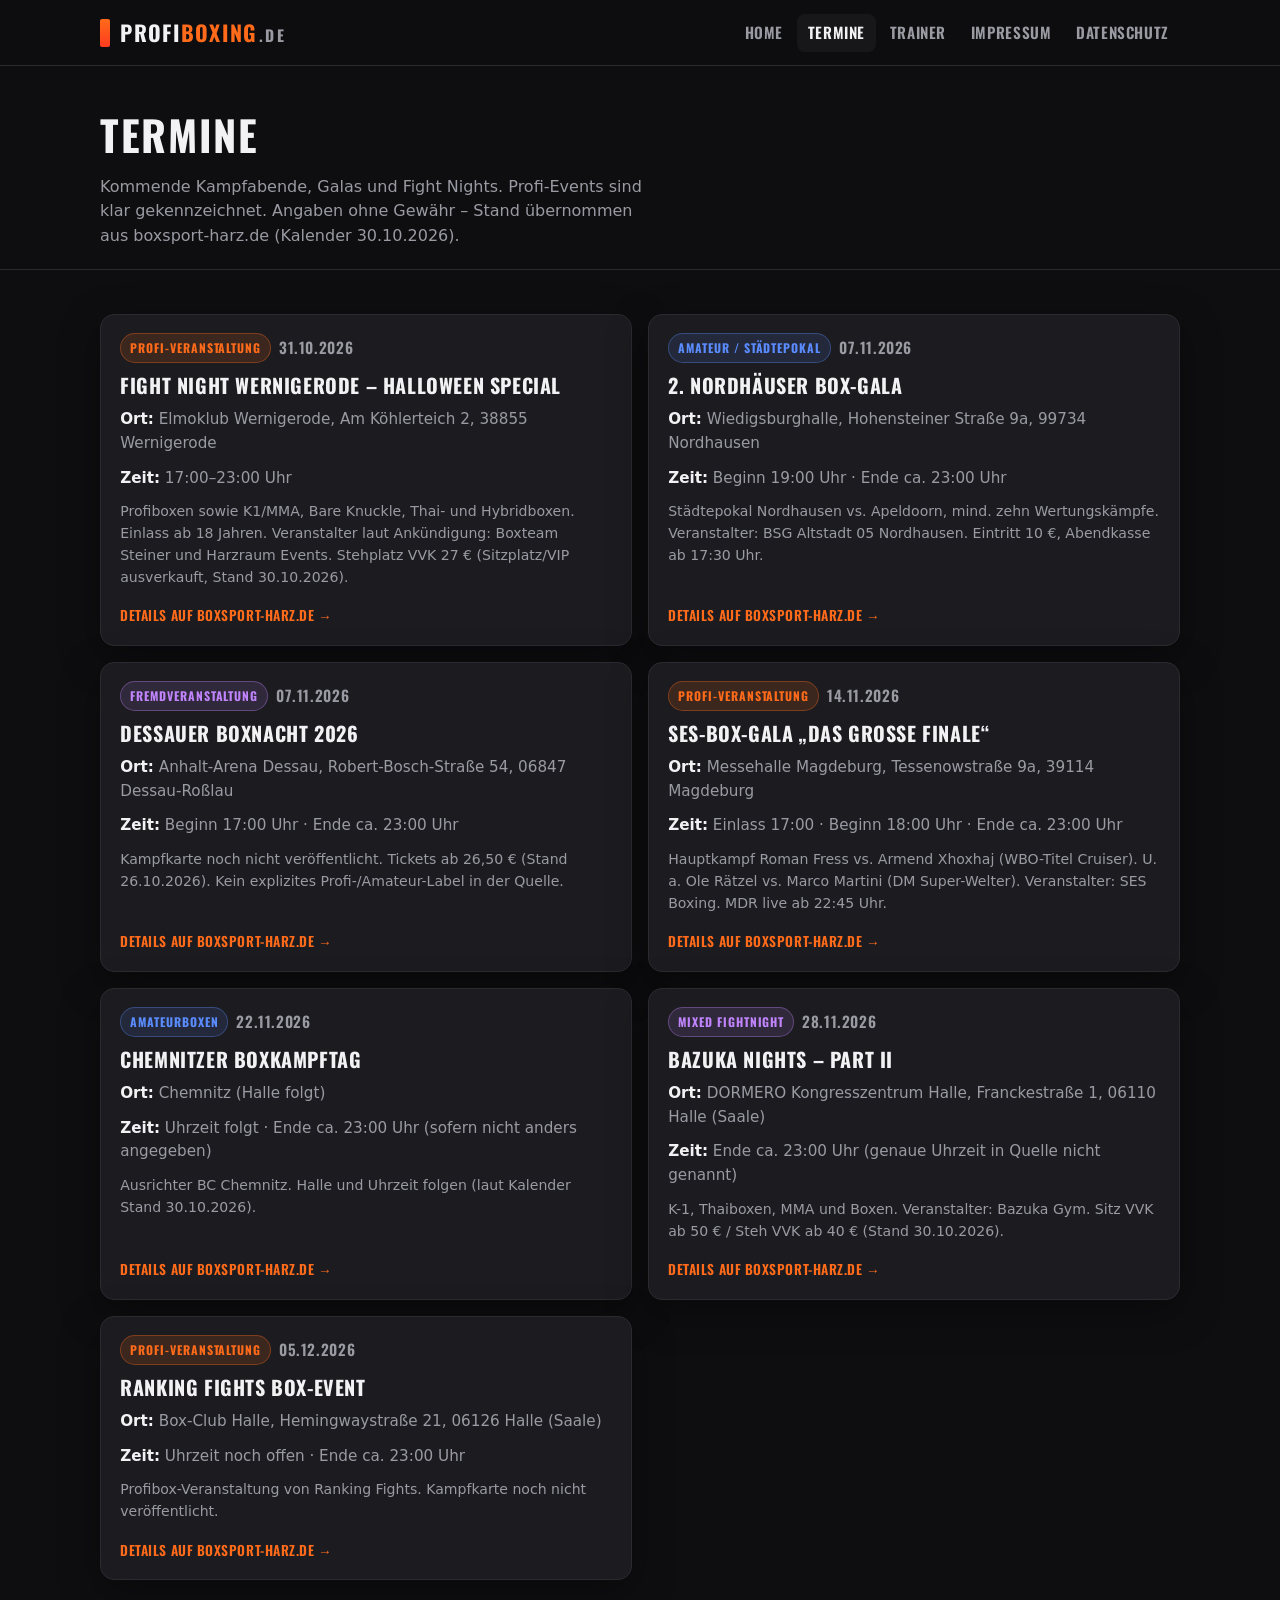
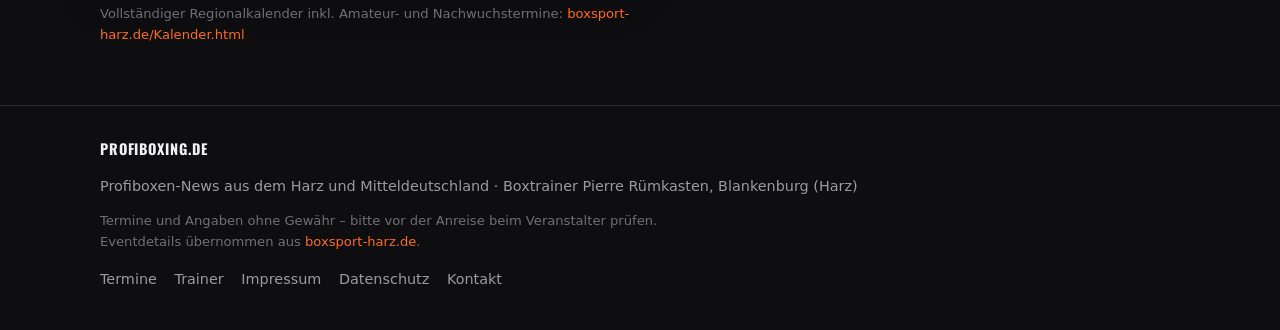
==== Termine.html @ 0468f7b8 "Initial draft site for www.profiboxing.de Static German site: Profi boxing events from Harz/Mittelde" ====
<!DOCTYPE html>
<html lang="de">
<head>
<meta charset="utf-8">
<meta name="viewport" content="width=device-width, initial-scale=1">
<meta name="referrer" content="strict-origin-when-cross-origin">
<title>Termine – Kampfabende &amp; Box-Galas | PROFIBOXING.DE</title>
<meta name="description" content="Übersicht kommender Profi- und Boxveranstaltungen im Harz und Mitteldeutschland.">
<meta name="author" content="Pierre Rümkasten">
<meta name="theme-color" content="#0e0e10">
<link rel="canonical" href="https://www.profiboxing.de/Termine.html">
<meta property="og:title" content="Termine – Kampfabende &amp; Box-Galas | PROFIBOXING.DE">
<meta property="og:description" content="Übersicht kommender Profi- und Boxveranstaltungen im Harz und Mitteldeutschland.">
<meta property="og:url" content="https://www.profiboxing.de/Termine.html">
<meta property="og:type" content="website">
<meta property="og:locale" content="de_DE">
<meta property="og:site_name" content="PROFIBOXING.DE">
<link rel="icon" href="favicon.ico" sizes="any">
<link rel="icon" type="image/svg+xml" href="icons/favicon.svg">
<link rel="icon" type="image/png" sizes="32x32" href="icons/favicon-32.png">
<link rel="apple-touch-icon" href="icons/apple-touch-icon.png">
<link rel="stylesheet" href="css/style.css">
</head>
<body>
<header class="site-header">
  <div class="wrap header-inner">
    <a class="logo" href="index.html" aria-label="PROFIBOXING.DE Startseite">
      <span class="logo-mark" aria-hidden="true"></span>
      <span class="logo-text">PROFI<span>BOXING</span><small>.DE</small></span>
    </a>
    <button class="nav-toggle" type="button" aria-expanded="false" aria-controls="site-nav" id="navToggle">Menü</button>
    <nav class="nav" id="site-nav" aria-label="Hauptnavigation">
      <a href="index.html">Home</a>
      <a href="Termine.html" aria-current="page">Termine</a>
      <a href="Trainer.html">Trainer</a>
      <a href="Impressum.html">Impressum</a>
      <a href="Datenschutz.html">Datenschutz</a>
    </nav>
  </div>
</header>

<main>
  <section class="page-hero">
    <div class="wrap">
      <h1>Termine</h1>
      <p>Kommende Kampfabende, Galas und Fight Nights. Profi-Events sind klar gekennzeichnet. Angaben ohne Gewähr – Stand übernommen aus boxsport-harz.de (Kalender 30.10.2026).</p>
    </div>
  </section>
  <section class="section">
    <div class="wrap">
      <div class="grid grid-2">
        <article class="event-card">
  <div class="event-top">
    <span class="badge badge-profi">Profi-Veranstaltung</span>
    <span class="event-date">31.10.2026</span>
  </div>
  <h3>Fight Night Wernigerode – Halloween Special</h3>
  <p class="event-meta"><strong>Ort:</strong> Elmoklub Wernigerode, Am Köhlerteich 2, 38855 Wernigerode</p>
  <p class="event-meta"><strong>Zeit:</strong> 17:00–23:00 Uhr</p>
  <p class="event-note">Profiboxen sowie K1/MMA, Bare Knuckle, Thai- und Hybridboxen. Einlass ab 18 Jahren. Veranstalter laut Ankündigung: Boxteam Steiner und Harzraum Events. Stehplatz VVK 27 € (Sitzplatz/VIP ausverkauft, Stand 30.10.2026).</p>
  <div class="event-links">
    <a href="https://www.boxsport-harz.de/FightNight-Wernigerode-2026.html" rel="noopener noreferrer" target="_blank">Details auf boxsport-harz.de →</a>
  </div>
</article>

<article class="event-card">
  <div class="event-top">
    <span class="badge badge-amateur">Amateur / Städtepokal</span>
    <span class="event-date">07.11.2026</span>
  </div>
  <h3>2. Nordhäuser Box-Gala</h3>
  <p class="event-meta"><strong>Ort:</strong> Wiedigsburghalle, Hohensteiner Straße 9a, 99734 Nordhausen</p>
  <p class="event-meta"><strong>Zeit:</strong> Beginn 19:00 Uhr · Ende ca. 23:00 Uhr</p>
  <p class="event-note">Städtepokal Nordhausen vs. Apeldoorn, mind. zehn Wertungskämpfe. Veranstalter: BSG Altstadt 05 Nordhausen. Eintritt 10 €, Abendkasse ab 17:30 Uhr.</p>
  <div class="event-links">
    <a href="https://www.boxsport-harz.de/Box-Gala-Nordhausen-2026-11-07.html" rel="noopener noreferrer" target="_blank">Details auf boxsport-harz.de →</a>
  </div>
</article>

<article class="event-card">
  <div class="event-top">
    <span class="badge badge-mixed">Fremdveranstaltung</span>
    <span class="event-date">07.11.2026</span>
  </div>
  <h3>Dessauer Boxnacht 2026</h3>
  <p class="event-meta"><strong>Ort:</strong> Anhalt-Arena Dessau, Robert-Bosch-Straße 54, 06847 Dessau-Roßlau</p>
  <p class="event-meta"><strong>Zeit:</strong> Beginn 17:00 Uhr · Ende ca. 23:00 Uhr</p>
  <p class="event-note">Kampfkarte noch nicht veröffentlicht. Tickets ab 26,50 € (Stand 26.10.2026). Kein explizites Profi-/Amateur-Label in der Quelle.</p>
  <div class="event-links">
    <a href="https://www.boxsport-harz.de/Dessauer-Boxnacht-2026-11-07.html" rel="noopener noreferrer" target="_blank">Details auf boxsport-harz.de →</a>
  </div>
</article>

<article class="event-card">
  <div class="event-top">
    <span class="badge badge-profi">Profi-Veranstaltung</span>
    <span class="event-date">14.11.2026</span>
  </div>
  <h3>SES-Box-Gala „Das große Finale“</h3>
  <p class="event-meta"><strong>Ort:</strong> Messehalle Magdeburg, Tessenowstraße 9a, 39114 Magdeburg</p>
  <p class="event-meta"><strong>Zeit:</strong> Einlass 17:00 · Beginn 18:00 Uhr · Ende ca. 23:00 Uhr</p>
  <p class="event-note">Hauptkampf Roman Fress vs. Armend Xhoxhaj (WBO-Titel Cruiser). U. a. Ole Rätzel vs. Marco Martini (DM Super-Welter). Veranstalter: SES Boxing. MDR live ab 22:45 Uhr.</p>
  <div class="event-links">
    <a href="https://www.boxsport-harz.de/SES-Boxen-Magdeburg-2026-11-14.html" rel="noopener noreferrer" target="_blank">Details auf boxsport-harz.de →</a>
  </div>
</article>

<article class="event-card">
  <div class="event-top">
    <span class="badge badge-amateur">Amateurboxen</span>
    <span class="event-date">22.11.2026</span>
  </div>
  <h3>Chemnitzer Boxkampftag</h3>
  <p class="event-meta"><strong>Ort:</strong> Chemnitz (Halle folgt)</p>
  <p class="event-meta"><strong>Zeit:</strong> Uhrzeit folgt · Ende ca. 23:00 Uhr (sofern nicht anders angegeben)</p>
  <p class="event-note">Ausrichter BC Chemnitz. Halle und Uhrzeit folgen (laut Kalender Stand 30.10.2026).</p>
  <div class="event-links">
    <a href="https://www.boxsport-harz.de/Kalender.html" rel="noopener noreferrer" target="_blank">Details auf boxsport-harz.de →</a>
  </div>
</article>

<article class="event-card">
  <div class="event-top">
    <span class="badge badge-mixed">Mixed Fightnight</span>
    <span class="event-date">28.11.2026</span>
  </div>
  <h3>Bazuka Nights – Part II</h3>
  <p class="event-meta"><strong>Ort:</strong> DORMERO Kongresszentrum Halle, Franckestraße 1, 06110 Halle (Saale)</p>
  <p class="event-meta"><strong>Zeit:</strong> Ende ca. 23:00 Uhr (genaue Uhrzeit in Quelle nicht genannt)</p>
  <p class="event-note">K-1, Thaiboxen, MMA und Boxen. Veranstalter: Bazuka Gym. Sitz VVK ab 50 € / Steh VVK ab 40 € (Stand 30.10.2026).</p>
  <div class="event-links">
    <a href="https://www.boxsport-harz.de/Bazuka-Nights-Halle-2026-11-28.html" rel="noopener noreferrer" target="_blank">Details auf boxsport-harz.de →</a>
  </div>
</article>

<article class="event-card">
  <div class="event-top">
    <span class="badge badge-profi">Profi-Veranstaltung</span>
    <span class="event-date">05.12.2026</span>
  </div>
  <h3>Ranking Fights Box-Event</h3>
  <p class="event-meta"><strong>Ort:</strong> Box-Club Halle, Hemingwaystraße 21, 06126 Halle (Saale)</p>
  <p class="event-meta"><strong>Zeit:</strong> Uhrzeit noch offen · Ende ca. 23:00 Uhr</p>
  <p class="event-note">Profibox-Veranstaltung von Ranking Fights. Kampfkarte noch nicht veröffentlicht.</p>
  <div class="event-links">
    <a href="https://www.boxsport-harz.de/Ranking-Fights-Halle-2026-12-05.html" rel="noopener noreferrer" target="_blank">Details auf boxsport-harz.de →</a>
  </div>
</article>

      </div>
      <p class="disclaimer" style="margin-top:1.5rem">Vollständiger Regionalkalender inkl. Amateur- und Nachwuchstermine: <a href="https://www.boxsport-harz.de/Kalender.html" rel="noopener noreferrer" target="_blank">boxsport-harz.de/Kalender.html</a></p>
    </div>
  </section>
</main>
<footer class="site-footer">
  <div class="wrap footer-inner">
    <div>
      <p class="footer-brand">PROFIBOXING.DE</p>
      <p>Profiboxen-News aus dem Harz und Mitteldeutschland · Boxtrainer Pierre Rümkasten, Blankenburg (Harz)</p>
      <p class="disclaimer">Termine und Angaben ohne Gewähr – bitte vor der Anreise beim Veranstalter prüfen. Eventdetails übernommen aus <a href="https://www.boxsport-harz.de/">boxsport-harz.de</a>.</p>
    </div>
    <nav class="footer-nav" aria-label="Fußnavigation">
      <a href="Termine.html">Termine</a>
      <a href="Trainer.html">Trainer</a>
      <a href="Impressum.html">Impressum</a>
      <a href="Datenschutz.html">Datenschutz</a>
      <a href="mailto:info@profiboxing.de">Kontakt</a>
    </nav>
  </div>
</footer>
<script>
(function(){
  var btn=document.getElementById('navToggle');
  var nav=document.getElementById('site-nav');
  if(!btn||!nav) return;
  btn.addEventListener('click',function(){
    var open=nav.classList.toggle('is-open');
    btn.setAttribute('aria-expanded', open ? 'true' : 'false');
  });
})();
</script>
</body>
</html>
---- css/style.css ----
@font-face{
  font-family:"Oswald";
  src:url("../fonts/Oswald-Regular.ttf") format("truetype");
  font-weight:400;
  font-style:normal;
  font-display:swap;
}
@font-face{
  font-family:"Oswald";
  src:url("../fonts/Oswald-SemiBold.ttf") format("truetype");
  font-weight:600;
  font-style:normal;
  font-display:swap;
}
@font-face{
  font-family:"Oswald";
  src:url("../fonts/Oswald-Bold.ttf") format("truetype");
  font-weight:700;
  font-style:normal;
  font-display:swap;
}

:root{
  --bg:#0e0e10;
  --bg-elev:#17171a;
  --bg-card:#1c1c20;
  --bg-card-hover:#232328;
  --line:#2a2a30;
  --text:#f2f2f4;
  --muted:#9a9aa3;
  --accent:#ff6b1a;
  --accent-2:#ff3b1f;
  --accent-soft:rgba(255,107,26,.14);
  --profi:#ff6b1a;
  --amateur:#5b8cff;
  --mixed:#c084fc;
  --ok:#34d399;
  --radius:14px;
  --shadow:0 12px 40px rgba(0,0,0,.35);
  --max:1080px;
  --font-display:"Oswald", "Arial Narrow", Impact, "Helvetica Neue", Arial, sans-serif;
  --font-body:system-ui, -apple-system, "Segoe UI", Roboto, "Helvetica Neue", Arial, sans-serif;
}

*{box-sizing:border-box}
html{scroll-behavior:smooth}
body{
  margin:0;
  font-family:var(--font-body);
  background:var(--bg);
  color:var(--text);
  line-height:1.55;
  -webkit-font-smoothing:antialiased;
}
img{max-width:100%;height:auto;display:block}
a{color:var(--accent);text-decoration:none}
a:hover{text-decoration:underline}
.wrap{width:min(100% - 2rem, var(--max));margin-inline:auto}

/* Header */
.site-header{
  position:sticky;top:0;z-index:40;
  background:rgba(14,14,16,.92);
  backdrop-filter:blur(10px);
  border-bottom:1px solid var(--line);
}
.header-inner{
  display:flex;align-items:center;justify-content:space-between;
  gap:1rem;padding:.85rem 0;
}
.logo{
  display:inline-flex;align-items:center;gap:.65rem;
  text-decoration:none;color:var(--text);
}
.logo img{height:28px;width:auto}
.logo-mark{
  width:10px;height:28px;border-radius:2px;
  background:linear-gradient(180deg,var(--accent),var(--accent-2));
  flex-shrink:0;
}
.logo-text{
  font-family:var(--font-display);
  font-weight:700;font-size:1.35rem;letter-spacing:.06em;
  text-transform:uppercase;line-height:1;
}
.logo-text span{color:var(--accent)}
.logo-text small{
  font-size:.72em;color:var(--muted);letter-spacing:.14em;margin-left:.1em;
}

.nav{display:flex;gap:.15rem;flex-wrap:wrap;align-items:center}
.nav a{
  font-family:var(--font-display);
  font-weight:600;font-size:.95rem;letter-spacing:.04em;
  text-transform:uppercase;color:var(--muted);
  padding:.45rem .7rem;border-radius:8px;text-decoration:none;
}
.nav a:hover,.nav a[aria-current="page"]{color:var(--text);background:var(--bg-elev)}
.nav-toggle{
  display:none;background:transparent;border:1px solid var(--line);
  color:var(--text);border-radius:8px;padding:.4rem .65rem;
  font-family:var(--font-display);letter-spacing:.06em;cursor:pointer;
}

/* Hero */
.hero{
  position:relative;overflow:hidden;
  padding:3.25rem 0 2.75rem;
  border-bottom:1px solid var(--line);
  background:
    radial-gradient(900px 380px at 85% -10%, rgba(255,107,26,.18), transparent 60%),
    radial-gradient(700px 320px at 0% 100%, rgba(255,59,31,.08), transparent 55%),
    var(--bg);
}
.hero-kicker{
  display:inline-flex;align-items:center;gap:.5rem;
  font-family:var(--font-display);font-weight:600;letter-spacing:.12em;
  text-transform:uppercase;color:var(--accent);font-size:.85rem;margin:0 0 .85rem;
}
.hero-kicker::before{
  content:"";width:1.5rem;height:2px;background:var(--accent);
}
.hero h1{
  font-family:var(--font-display);font-weight:700;
  font-size:clamp(2.1rem, 6vw, 3.6rem);
  line-height:1.05;letter-spacing:.02em;text-transform:uppercase;
  margin:0 0 1rem;max-width:16ch;
}
.hero p.lead{
  margin:0 0 1.5rem;color:var(--muted);font-size:1.05rem;max-width:42ch;
}
.hero-actions{display:flex;flex-wrap:wrap;gap:.75rem}

.btn{
  display:inline-flex;align-items:center;justify-content:center;gap:.4rem;
  font-family:var(--font-display);font-weight:700;letter-spacing:.06em;
  text-transform:uppercase;font-size:.95rem;
  padding:.75rem 1.15rem;border-radius:10px;border:1px solid transparent;
  text-decoration:none;cursor:pointer;transition:transform .15s ease, background .15s ease;
}
.btn:hover{text-decoration:none;transform:translateY(-1px)}
.btn-primary{
  background:linear-gradient(135deg,var(--accent),var(--accent-2));
  color:#140800;border-color:transparent;
}
.btn-ghost{
  background:transparent;color:var(--text);border-color:var(--line);
}
.btn-ghost:hover{border-color:var(--accent);color:var(--accent)}

/* Sections */
.section{padding:2.75rem 0}
.section-head{
  display:flex;flex-wrap:wrap;align-items:end;justify-content:space-between;
  gap:1rem;margin-bottom:1.35rem;
}
.section-head h2{
  font-family:var(--font-display);font-weight:700;text-transform:uppercase;
  letter-spacing:.04em;font-size:clamp(1.5rem,3.5vw,2rem);margin:0;
}
.section-head p{margin:0;color:var(--muted);max-width:42ch}
.section-muted{background:var(--bg-elev);border-block:1px solid var(--line)}

/* Cards / events */
.grid{display:grid;gap:1rem}
.grid-2{grid-template-columns:1fr}
.grid-3{grid-template-columns:1fr}
@media(min-width:720px){
  .grid-2{grid-template-columns:1fr 1fr}
  .grid-3{grid-template-columns:repeat(3,1fr)}
}

.event-card{
  background:var(--bg-card);border:1px solid var(--line);
  border-radius:var(--radius);padding:1.15rem 1.2rem;
  box-shadow:var(--shadow);display:flex;flex-direction:column;gap:.7rem;
  transition:border-color .15s ease, background .15s ease;
}
.event-card:hover{border-color:#3a3a44;background:var(--bg-card-hover)}
.event-top{display:flex;flex-wrap:wrap;gap:.5rem;align-items:center}
.badge{
  display:inline-flex;align-items:center;
  font-family:var(--font-display);font-weight:700;font-size:.75rem;
  letter-spacing:.08em;text-transform:uppercase;
  padding:.28rem .55rem;border-radius:999px;border:1px solid transparent;
}
.badge-profi{background:var(--accent-soft);color:var(--profi);border-color:rgba(255,107,26,.35)}
.badge-amateur{background:rgba(91,140,255,.12);color:var(--amateur);border-color:rgba(91,140,255,.35)}
.badge-mixed{background:rgba(192,132,252,.12);color:var(--mixed);border-color:rgba(192,132,252,.35)}
.badge-result{background:rgba(52,211,153,.12);color:var(--ok);border-color:rgba(52,211,153,.35)}
.event-date{
  font-family:var(--font-display);font-weight:600;color:var(--muted);
  letter-spacing:.04em;font-size:.95rem;
}
.event-card h3{
  font-family:var(--font-display);font-weight:700;text-transform:uppercase;
  letter-spacing:.03em;font-size:1.25rem;margin:0;line-height:1.15;
}
.event-meta{margin:0;color:var(--muted);font-size:.95rem}
.event-meta strong{color:var(--text);font-weight:600}
.event-note{margin:0;font-size:.88rem;color:var(--muted)}
.event-links{display:flex;flex-wrap:wrap;gap:.6rem;margin-top:auto;padding-top:.35rem}
.event-links a{
  font-family:var(--font-display);font-weight:600;letter-spacing:.04em;
  text-transform:uppercase;font-size:.85rem;
}

/* Trainer teaser */
.trainer-panel{
  display:grid;gap:1.25rem;align-items:center;
  background:
    linear-gradient(135deg, rgba(255,107,26,.12), transparent 45%),
    var(--bg-card);
  border:1px solid var(--line);border-radius:var(--radius);
  padding:1.5rem;box-shadow:var(--shadow);
}
@media(min-width:800px){
  .trainer-panel{grid-template-columns:1.4fr .9fr}
}
.trainer-panel h2{
  font-family:var(--font-display);text-transform:uppercase;letter-spacing:.04em;
  font-size:clamp(1.5rem,3vw,2rem);margin:0 0 .75rem;
}
.trainer-panel p{margin:0 0 .75rem;color:var(--muted)}
.fact-list{list-style:none;padding:0;margin:0 0 1rem}
.fact-list li{
  padding:.55rem 0;border-bottom:1px solid var(--line);
  color:var(--text);font-size:.98rem;
}
.fact-list li:last-child{border-bottom:0}
.fact-list strong{color:var(--accent)}
.placeholder-note{
  margin:0;padding:.85rem 1rem;border-radius:10px;
  background:rgba(255,255,255,.03);border:1px dashed #3a3a44;
  color:var(--muted);font-size:.95rem;
}
.placeholder-note strong{color:var(--text)}

/* Contact */
.contact-box{
  background:var(--bg-card);border:1px solid var(--line);
  border-radius:var(--radius);padding:1.35rem;box-shadow:var(--shadow);
}
.contact-box h2{
  font-family:var(--font-display);text-transform:uppercase;letter-spacing:.04em;
  margin:0 0 .75rem;font-size:1.5rem;
}
.contact-box dl{margin:0;display:grid;gap:.65rem}
.contact-box dt{font-family:var(--font-display);letter-spacing:.06em;text-transform:uppercase;color:var(--muted);font-size:.8rem;margin:0}
.contact-box dd{margin:0;font-size:1.05rem}
.contact-box a{font-weight:600}

/* Page hero (inner) */
.page-hero{padding:2.25rem 0 1.25rem;border-bottom:1px solid var(--line)}
.page-hero h1{
  font-family:var(--font-display);text-transform:uppercase;letter-spacing:.04em;
  font-size:clamp(1.8rem,4vw,2.6rem);margin:0 0 .5rem;
}
.page-hero p{margin:0;color:var(--muted);max-width:55ch}

/* Legal */
.legal{max-width:70ch}
.legal h2{
  font-family:var(--font-display);text-transform:uppercase;letter-spacing:.04em;
  font-size:1.25rem;margin:1.75rem 0 .6rem;
}
.legal p,.legal li{color:var(--muted)}
.legal strong{color:var(--text)}
.legal address{font-style:normal;color:var(--text);line-height:1.6}

/* Footer */
.site-footer{
  border-top:1px solid var(--line);padding:2rem 0 2.5rem;margin-top:1rem;
  color:var(--muted);font-size:.9rem;
}
.footer-inner{
  display:flex;flex-wrap:wrap;gap:1rem;justify-content:space-between;align-items:start;
}
.footer-brand{
  font-family:var(--font-display);font-weight:700;letter-spacing:.06em;
  text-transform:uppercase;color:var(--text);margin:0 0 .35rem;
}
.footer-nav{display:flex;flex-wrap:wrap;gap:.75rem 1.1rem}
.footer-nav a{color:var(--muted);text-decoration:none}
.footer-nav a:hover{color:var(--accent)}
.disclaimer{margin:.85rem 0 0;font-size:.82rem;color:#6f6f78;max-width:70ch}

/* Mobile nav */
@media(max-width:720px){
  .nav-toggle{display:inline-flex}
  .nav{
    display:none;width:100%;flex-direction:column;
    padding-bottom:.75rem;
  }
  .nav.is-open{display:flex}
  .header-inner{flex-wrap:wrap}
}
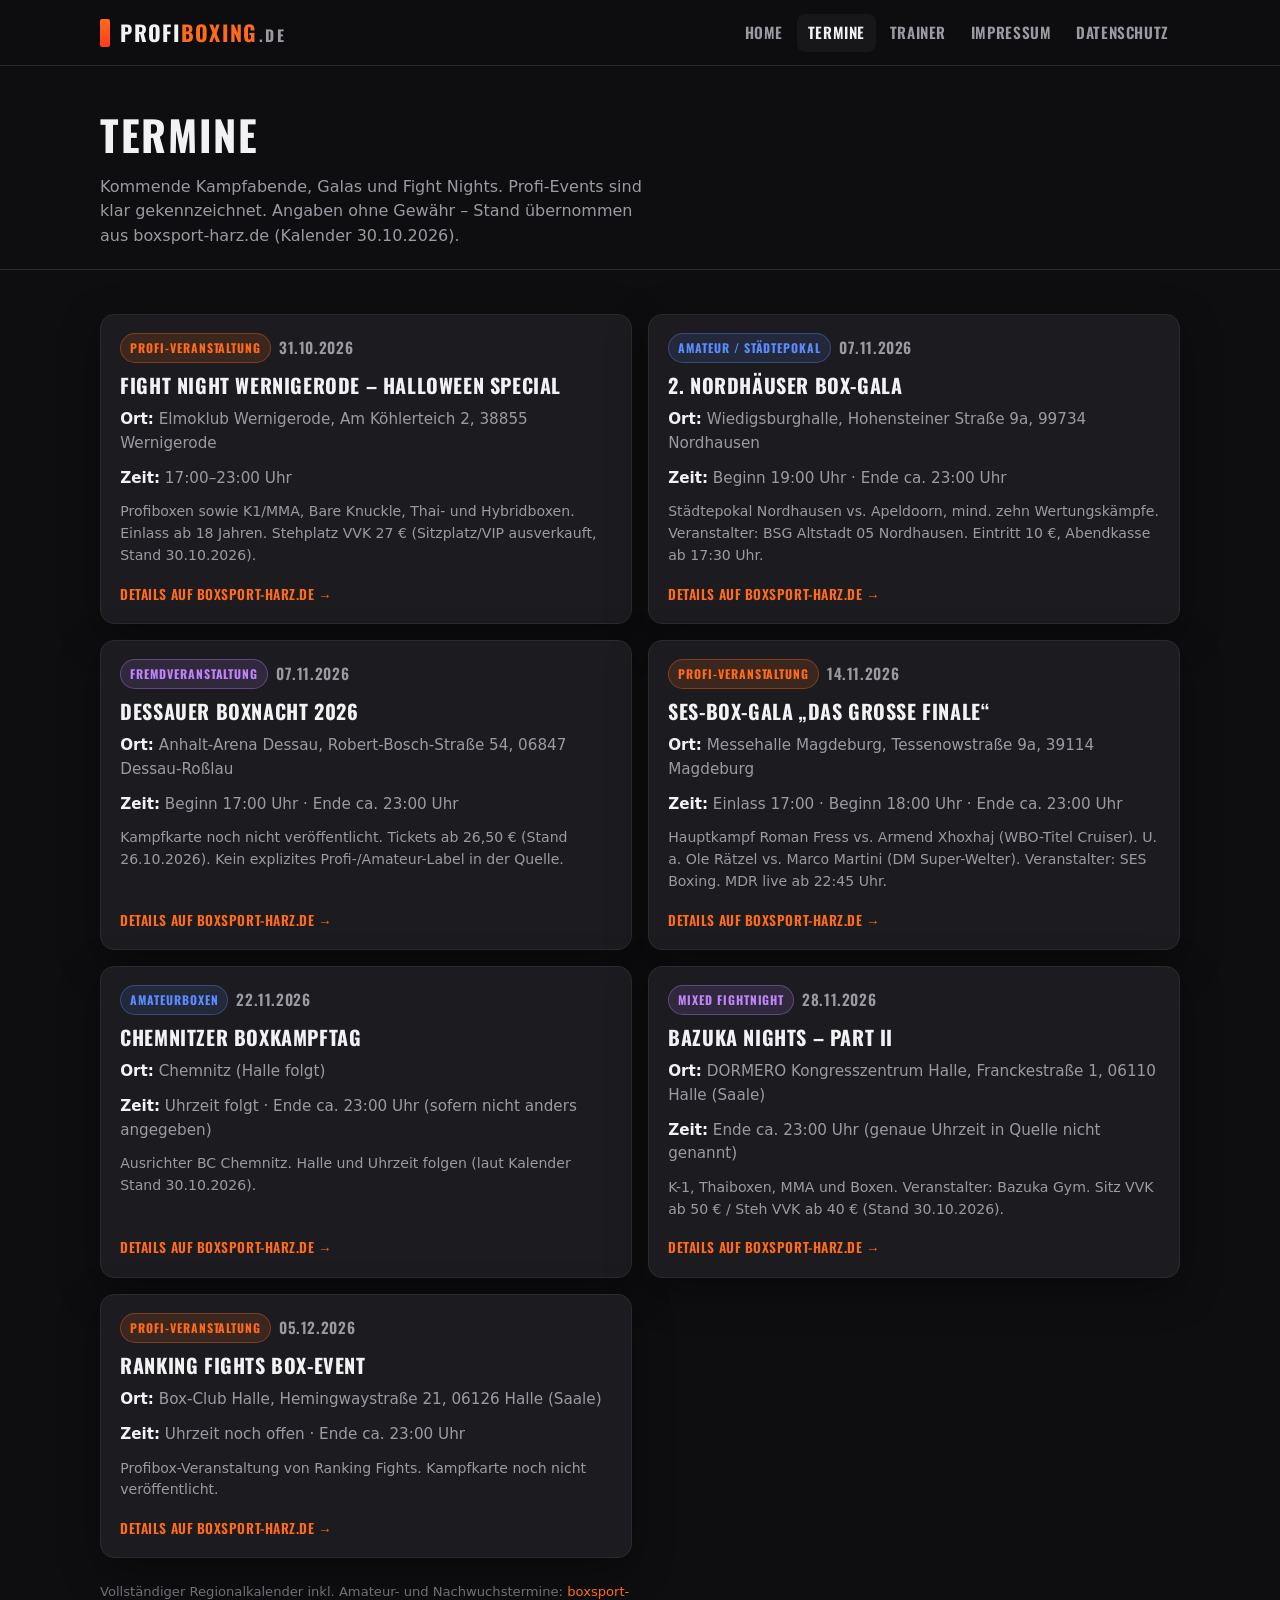
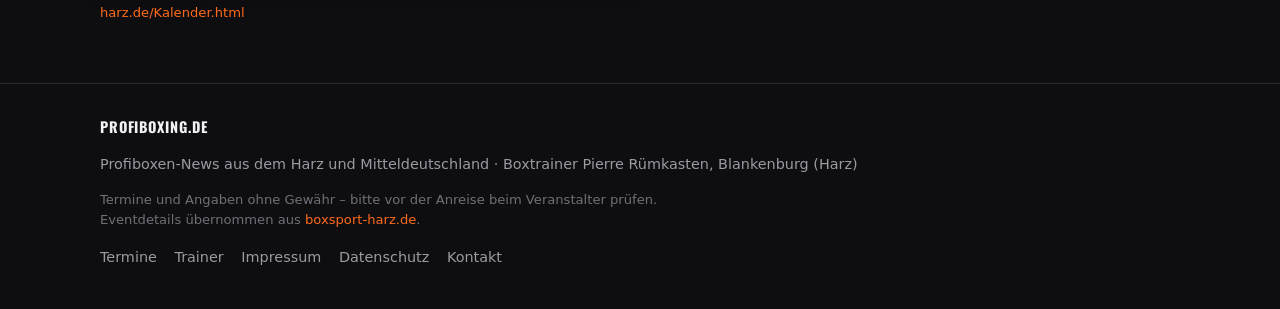
==== commit b8430c9e: "Texte angepasst" ====
--- a/Termine.html
+++ b/Termine.html
@@ -57,7 +57,7 @@
   <h3>Fight Night Wernigerode – Halloween Special</h3>
   <p class="event-meta"><strong>Ort:</strong> Elmoklub Wernigerode, Am Köhlerteich 2, 38855 Wernigerode</p>
   <p class="event-meta"><strong>Zeit:</strong> 17:00–23:00 Uhr</p>
-  <p class="event-note">Profiboxen sowie K1/MMA, Bare Knuckle, Thai- und Hybridboxen. Einlass ab 18 Jahren. Veranstalter laut Ankündigung: Boxteam Steiner und Harzraum Events. Stehplatz VVK 27 € (Sitzplatz/VIP ausverkauft, Stand 30.10.2026).</p>
+  <p class="event-note">Profiboxen sowie K1/MMA, Bare Knuckle, Thai- und Hybridboxen. Einlass ab 18 Jahren. Stehplatz VVK 27 € (Sitzplatz/VIP ausverkauft, Stand 30.10.2026).</p>
   <div class="event-links">
     <a href="https://www.boxsport-harz.de/FightNight-Wernigerode-2026.html" rel="noopener noreferrer" target="_blank">Details auf boxsport-harz.de →</a>
   </div>
